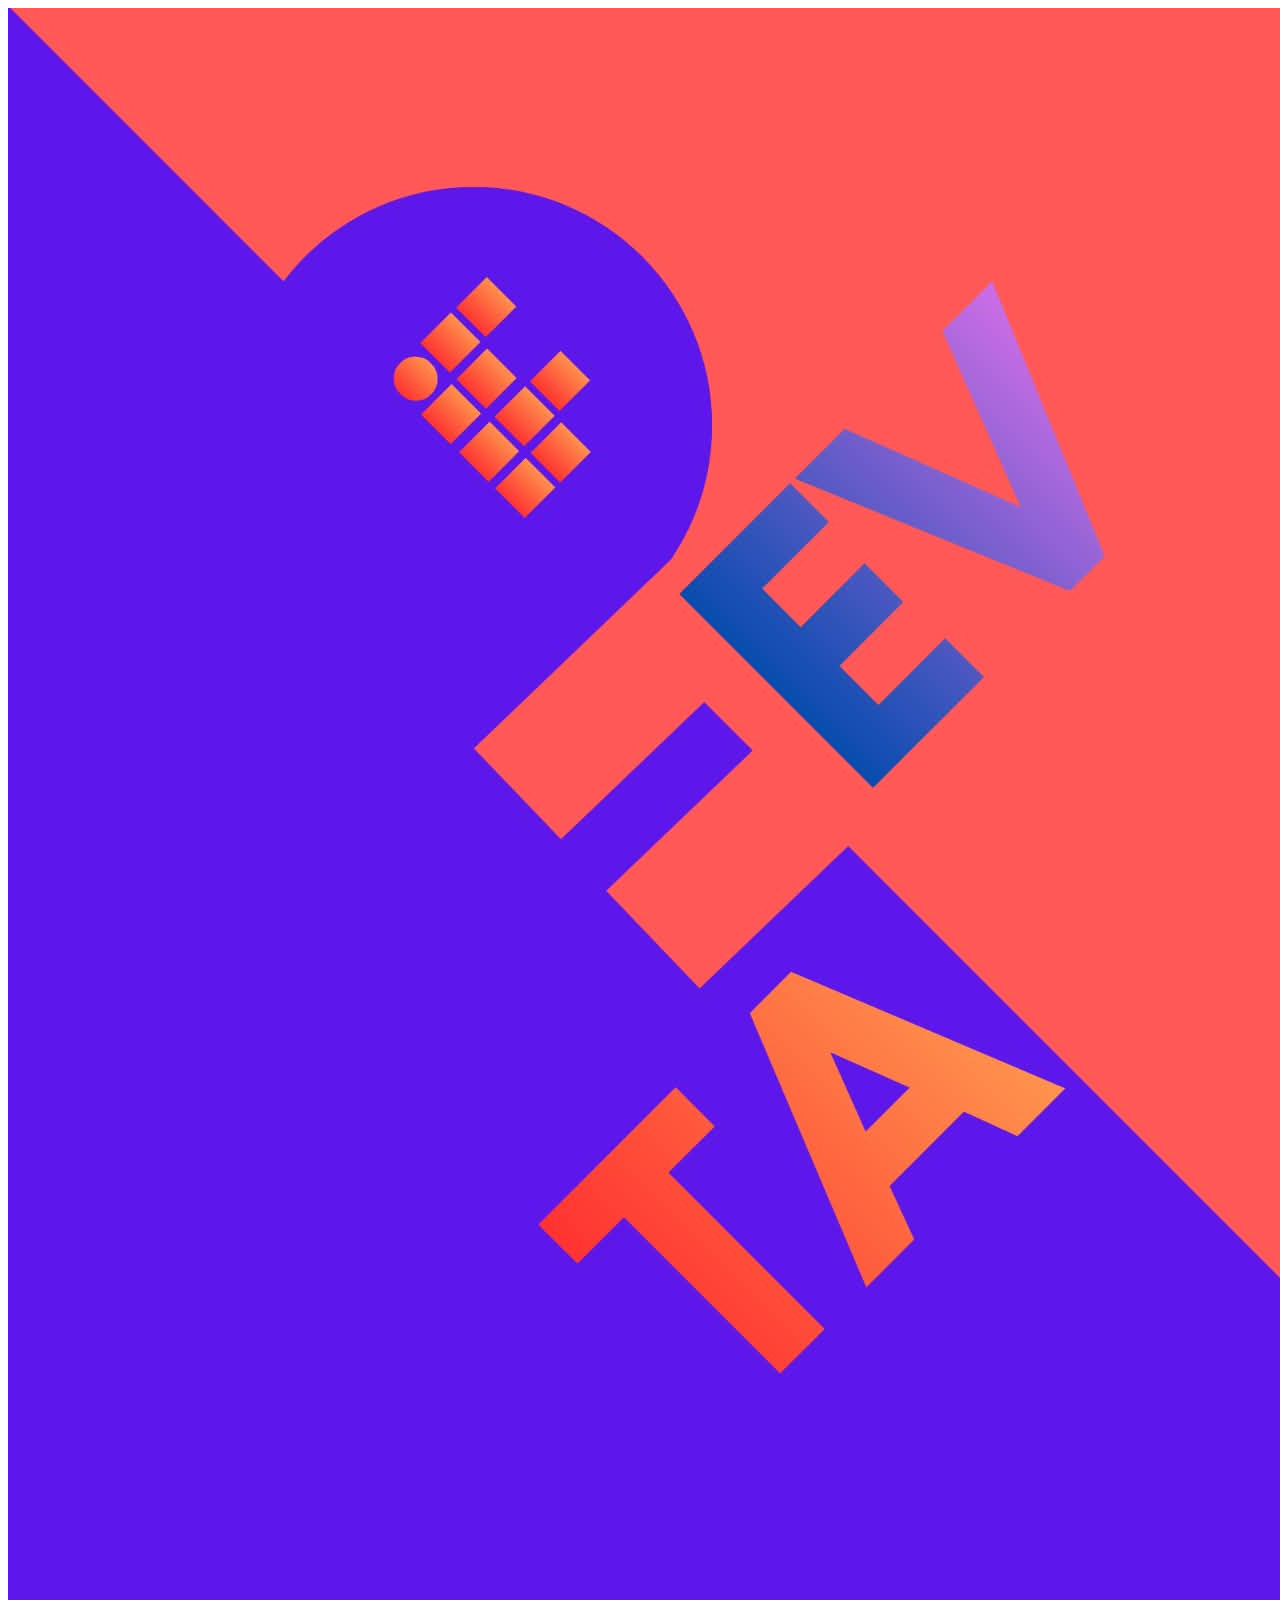
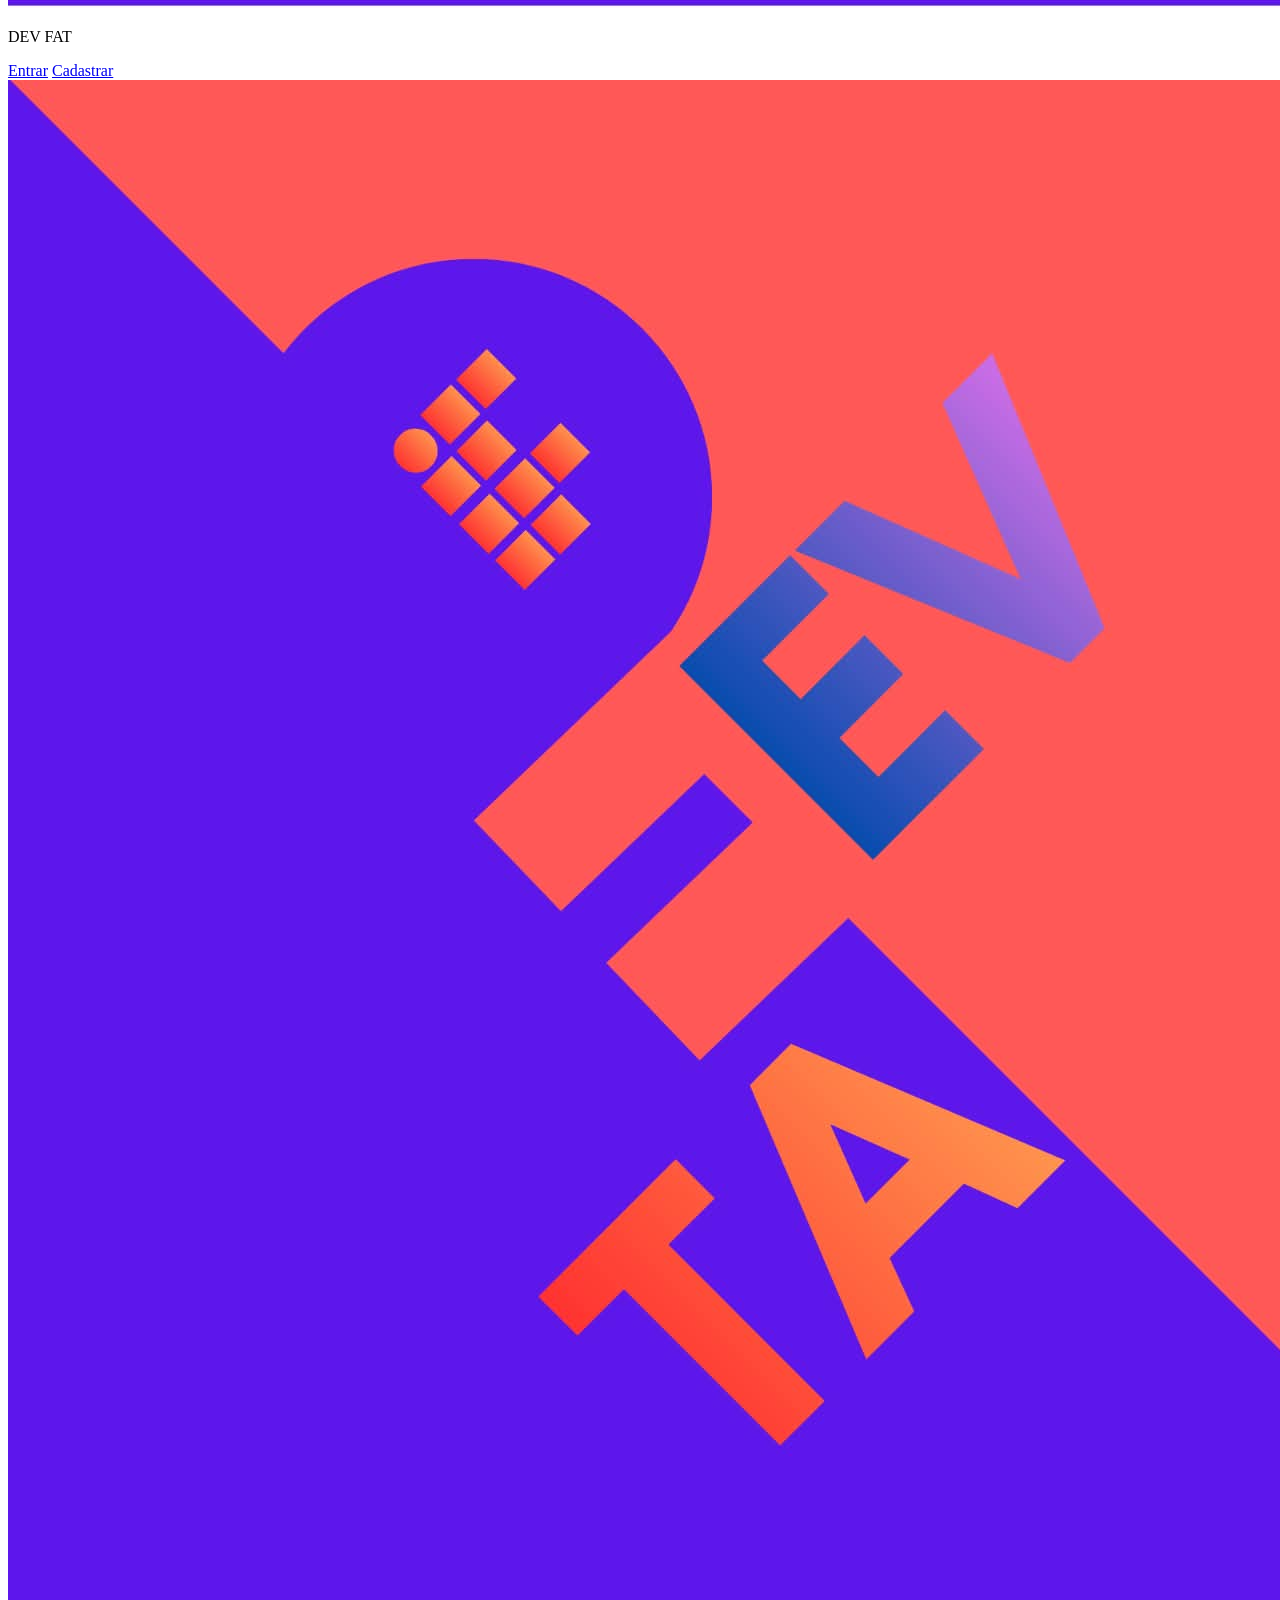
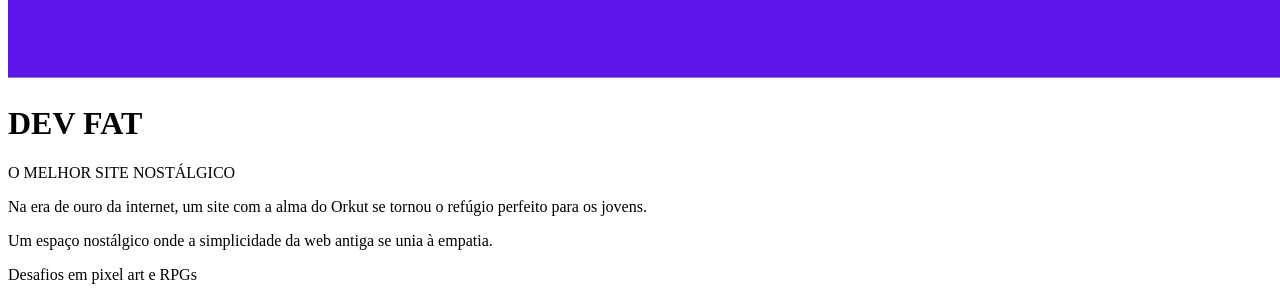
==== index.html @ 89007752 "Add files via upload" ====
<!doctype html>
<html lang="pt-BR">
  <head>
    <meta charset="UTF-8" />
    <meta name="viewport" content="width=device-width, initial-scale=1.0" />
    <link rel="icon" type="image/jpeg" href="assets/icondevfat.jpeg" />
    <link rel="stylesheet" href="assets/icondevfat.jpeg" />
    <title>Dev Fat</title>
  </head>
  <body>
    <div class="card-topo">
      <div class="icone">
        <img src="assets/icondevfat.jpeg" alt="" class="icon" />
        <p>DEV FAT</p>
      </div>
      <div class="cadlog">
        <a href="login/LogIn.html" class="logIn">Entrar</a>
        <a href="cadastro/Cadastro.html" class="cadastro">Cadastrar</a>
      </div>
    </div>
    <div class="infos">
      <div class="titulo">
        <img src="assets/icondevfat.jpeg" alt="" class="iconeinfo" />
        <h1>DEV FAT</h1>
        <p>
          O MELHOR SITE NOSTÁLGICO
        </p>
        <p>
            Na era de ouro da internet, um site com a alma do Orkut se tornou o refúgio perfeito para os jovens.
        </p>
        <p>
            Um espaço nostálgico onde a simplicidade da web antiga se unia à empatia.
        </p>
        <p>
            Desafios em pixel art e RPGs
        </p>
        <!-- <div class="images">
            <img src="assets/imagemorkut.png" alt="" class="image1">
            <img src="assets/imagemskype.png" alt="" class="image2">
        </div> -->
      </div>
    </div>
  </body>
</html>
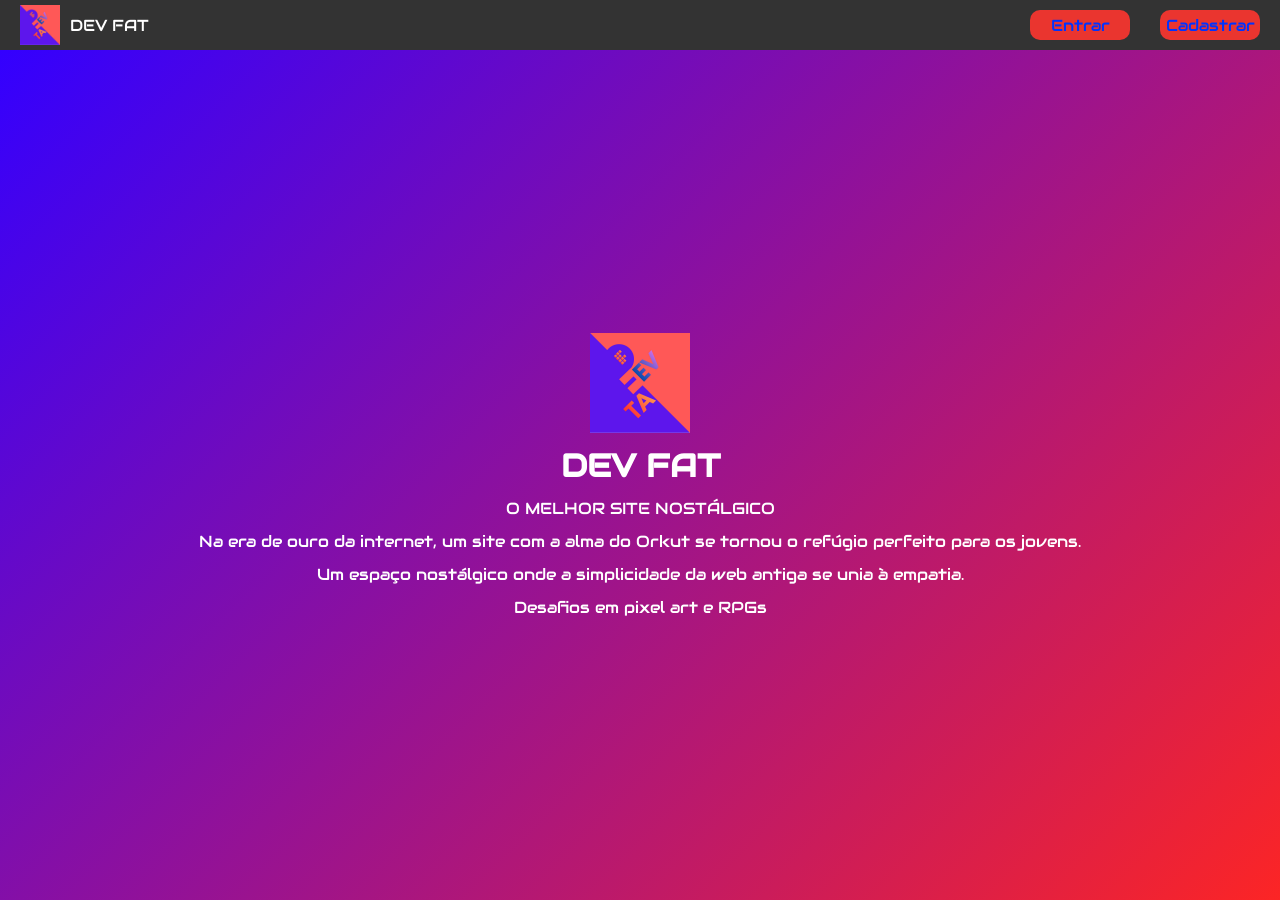
==== commit aed150e3: "Update index.html" ====
--- a/index.html
+++ b/index.html
@@ -4,7 +4,7 @@
     <meta charset="UTF-8" />
     <meta name="viewport" content="width=device-width, initial-scale=1.0" />
     <link rel="icon" type="image/jpeg" href="assets/icondevfat.jpeg" />
-    <link rel="stylesheet" href="assets/icondevfat.jpeg" />
+    <link rel="stylesheet" href="style.css" />
     <title>Dev Fat</title>
   </head>
   <body>
--- a/style.css
+++ b/style.css
@@ -0,0 +1,116 @@
+@import url("https://fonts.googleapis.com/css2?family=Audiowide&display=swap");
+
+* {
+  margin: 0;
+  padding: 0;
+  box-sizing: border-box;
+}
+
+html, body {
+  width: 100%;
+  height: 100dvh;
+  font-family: "Audiowide", "Trebuchet MS", sans-serif;
+  overflow: hidden;
+  display: flex;
+  flex-direction: column;
+}
+
+.card-topo {
+  display: flex;
+  justify-content: space-between;
+  align-items: center;
+  padding: 0 20px;
+  background-color: rgb(51, 51, 51);
+  width: 100%;
+  height: 50px;
+}
+
+.cadlog {
+  display: flex;
+  gap: 30px;
+}
+
+.icone {
+  display: flex;
+  align-items: center;
+  gap: 10px;
+  width: auto;
+  color: white;
+}
+
+.icon {
+  width: 40px;
+  height: 40px;
+  object-fit: cover;
+}
+
+.logIn {
+  display: flex;
+  background-color: rgb(234, 53, 47);
+  width: 100px;
+  height: 30px;
+  text-decoration: none;
+  align-items: center;
+  justify-content: center;
+  border-radius: 10px;
+  color: rgb(0, 51, 255);
+}
+
+.cadastro {
+  display: flex;
+  background-color: rgb(234, 53, 47);
+  width: 100px;
+  height: 30px;
+  text-decoration: none;
+  align-items: center;
+  justify-content: center;
+  border-radius: 10px;
+  color: rgb(0, 51, 255);
+}
+
+.infos {
+  display: flex;
+  background: linear-gradient(135deg, #3300ff 0%, #fc2525 100%);
+  color: white;
+  flex-direction: column;
+  align-items: center;
+  justify-content: center;
+  flex: 1;
+  padding: 10px;
+}
+
+.titulo {
+  display: flex;
+  flex-direction: column;
+  align-items: center;
+  text-align: center;
+  color: white;
+  row-gap: 12px;
+}
+
+.images {
+  display: flex;
+  gap: 20px;
+  margin-top: 10px;
+  gap: 300px;
+}
+
+.images img {
+  max-height: 200px;
+  width: auto;
+  object-fit: contain;
+}
+
+.iconeinfo {
+    width: 100px;
+    height: 100px;
+    object-fit: cover;
+}
+
+.image1 {
+    border: double red 10px;
+}
+
+.image2 {
+    border: double blue 10px;
+}
